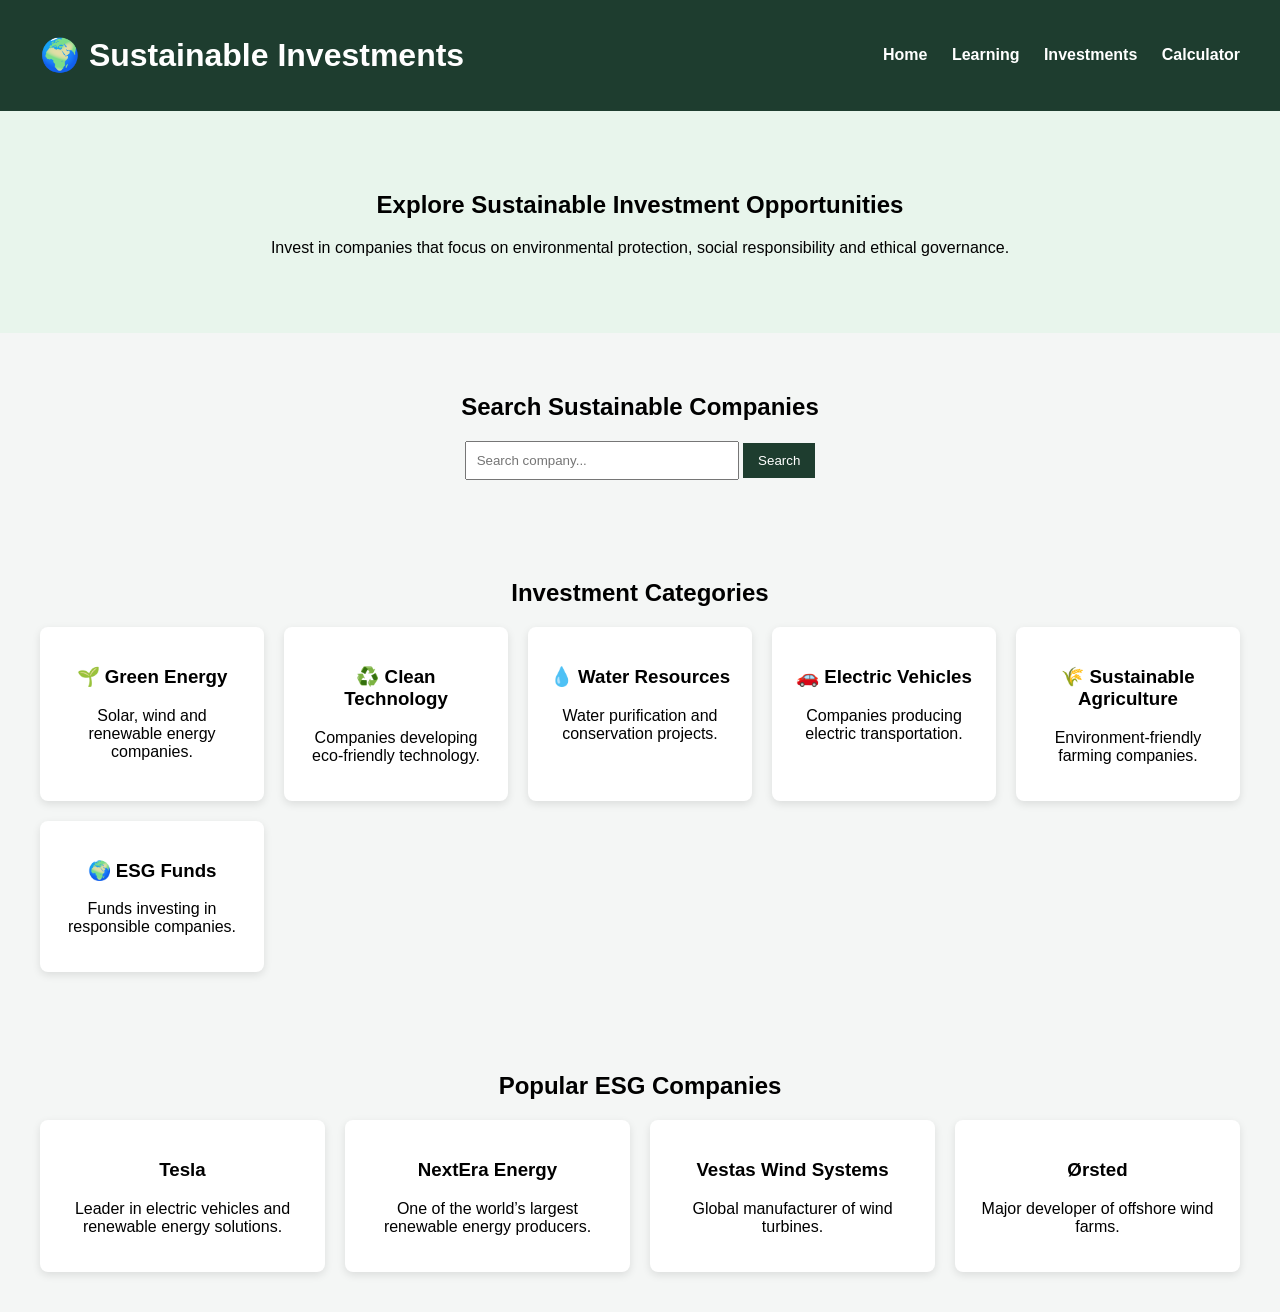
==== investment.html @ 5a8198e9 "Investment" ====
<!DOCTYPE html>
<html>
<head>
<title>Sustainable Investments</title>
<link rel="stylesheet" href="investment.css">
</head>


<body>


<header>


<h1>🌍 Sustainable Investments</h1>


<nav>
<a href="index.html">Home</a>
<a href="learning.html">Learning</a>
<a href="investment.html">Investments</a>
<a href="calculator.html">Calculator</a>
</nav>


</header>


<!-- HERO SECTION -->


<section class="hero">


<h2>Explore Sustainable Investment Opportunities</h2>


<p>
Invest in companies that focus on environmental protection,
social responsibility and ethical governance.
</p>


</section>




<!-- SEARCH COMPANY -->


<section class="search">


<h2>Search Sustainable Companies</h2>


<input type="text" placeholder="Search company...">
<button>Search</button>


</section>




<!-- INVESTMENT CATEGORIES -->


<section class="categories">


<h2>Investment Categories</h2>


<div class="grid">


<div class="card">
<h3>🌱 Green Energy</h3>
<p>Solar, wind and renewable energy companies.</p>
</div>


<div class="card">
<h3>♻️ Clean Technology</h3>
<p>Companies developing eco-friendly technology.</p>
</div>


<div class="card">
<h3>💧 Water Resources</h3>
<p>Water purification and conservation projects.</p>
</div>


<div class="card">
<h3>🚗 Electric Vehicles</h3>
<p>Companies producing electric transportation.</p>
</div>


<div class="card">
<h3>🌾 Sustainable Agriculture</h3>
<p>Environment-friendly farming companies.</p>
</div>


<div class="card">
<h3>🌍 ESG Funds</h3>
<p>Funds investing in responsible companies.</p>
</div>


</div>


</section>




<!-- ESG COMPANIES -->


<section class="companies">


<h2>Popular ESG Companies</h2>


<div class="grid">


<div class="card">
<h3>Tesla</h3>
<p>Leader in electric vehicles and renewable energy solutions.</p>
</div>


<div class="card">
<h3>NextEra Energy</h3>
<p>One of the world’s largest renewable energy producers.</p>
</div>


<div class="card">
<h3>Vestas Wind Systems</h3>
<p>Global manufacturer of wind turbines.</p>
</div>


<div class="card">
<h3>Ørsted</h3>
<p>Major developer of offshore wind farms.</p>
</div>


</div>


</section>
---- investment.css ----
body{
font-family: Arial;
margin:0;
background:#f4f6f5;
}


header{
display:flex;
justify-content:space-between;
align-items:center;
padding:15px 40px;
background:#1e3d2f;
color:white;
}


nav a{
color:white;
margin-left:20px;
text-decoration:none;
font-weight:bold;
}


.hero{
text-align:center;
padding:60px;
background:#e8f5ec;
}


.search{
text-align:center;
padding:40px;
}


.search input{
padding:10px;
width:250px;
}


.search button{
padding:10px 15px;
background:#1e3d2f;
color:white;
border:none;
}


.categories,
.companies,
.funds,
.benefits{
padding:40px;
text-align:center;
}


.grid{
display:grid;
grid-template-columns:repeat(auto-fit,minmax(200px,1fr));
gap:20px;
margin-top:20px;
}


.card{
background:white;
padding:20px;
border-radius:8px;
box-shadow:0 3px 8px rgba(0,0,0,0.1);
transition:0.3s;
}


.card:hover{
transform:translateY(-5px);
}


.tips{
padding:40px;
text-align:center;
}


.tips ul{
list-style:none;
padding:0;
}


.tips li{
background:white;
margin:10px auto;
padding:12px;
width:60%;
border-radius:6px;
box-shadow:0 2px 6px rgba(0,0,0,0.1);
}


.cta{
text-align:center;
padding:50px;
background:#e8f5ec;
}


.btn{
display:inline-block;
margin-top:15px;
padding:12px 20px;
background:#1e3d2f;
color:white;
text-decoration:none;
border-radius:5px;
}


footer{
text-align:center;
padding:20px;
background:#1e3d2f;
color:white;
margin-top:40px;
}
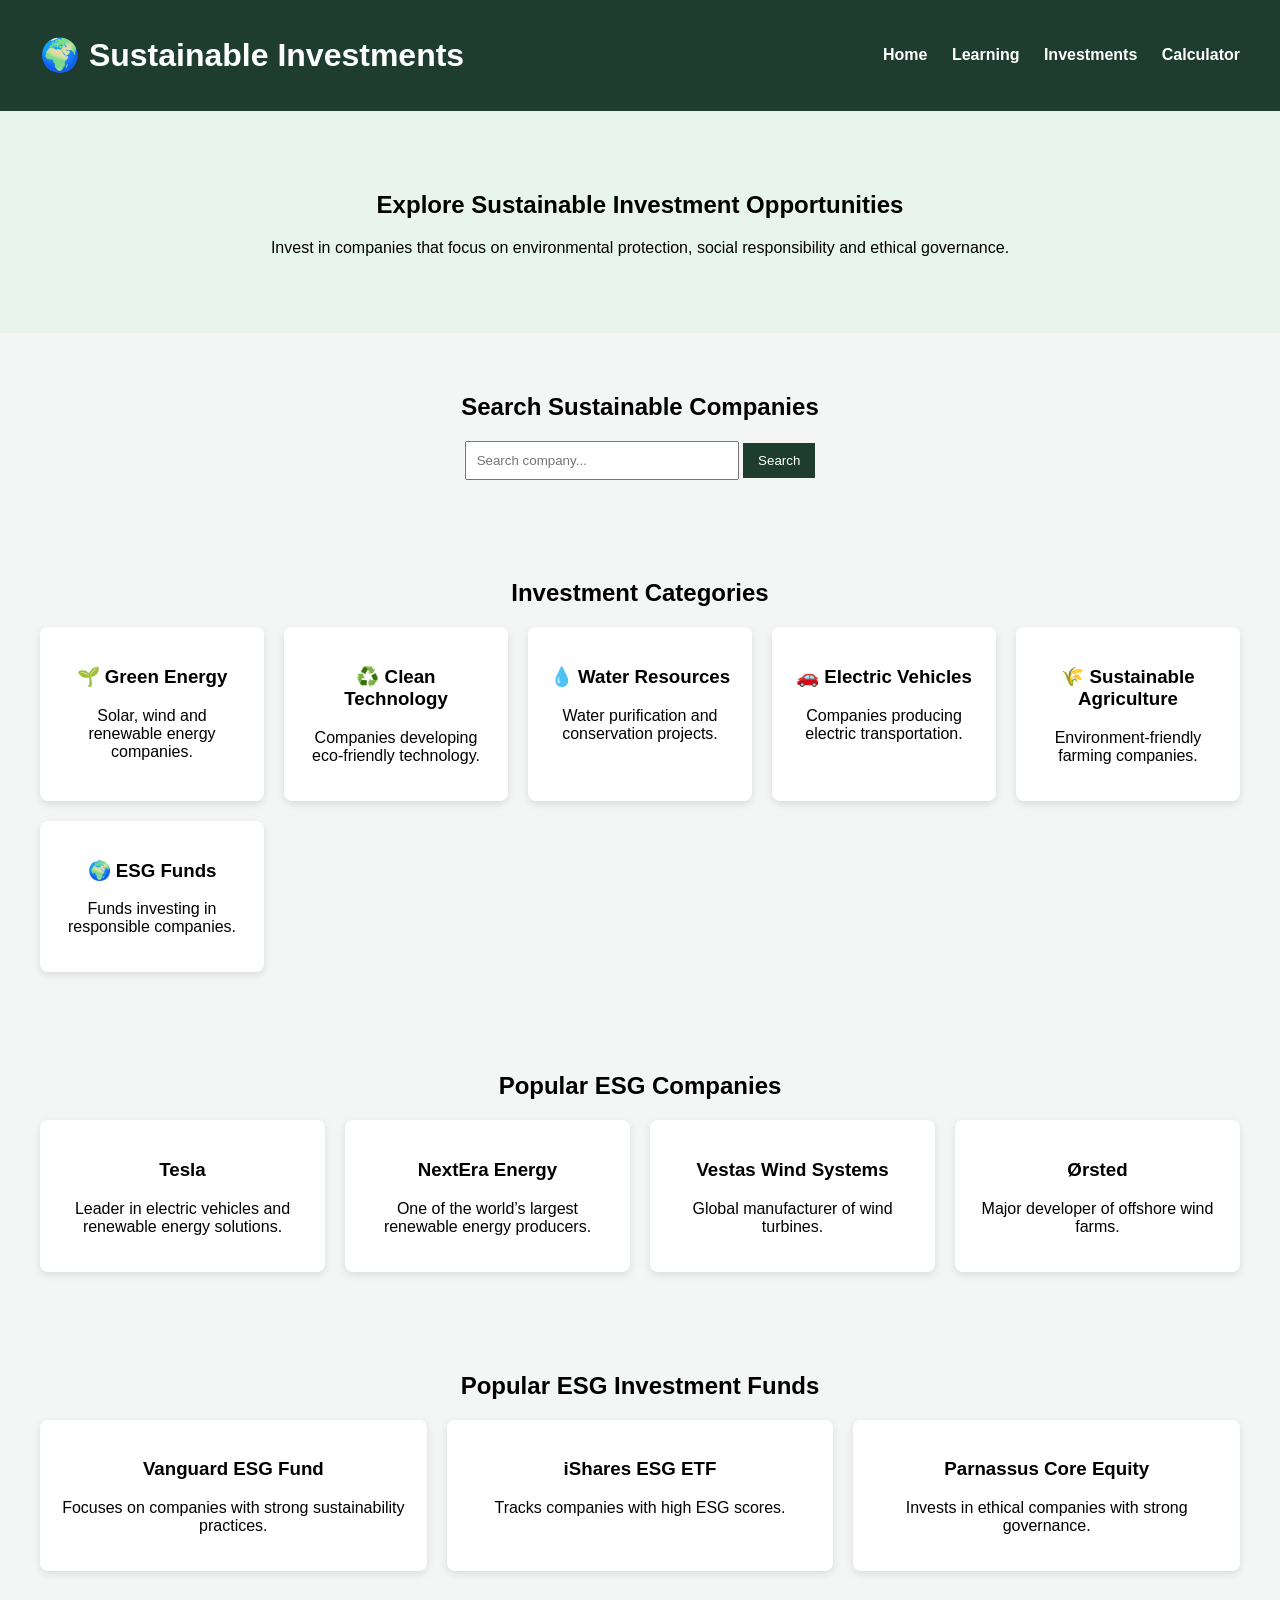
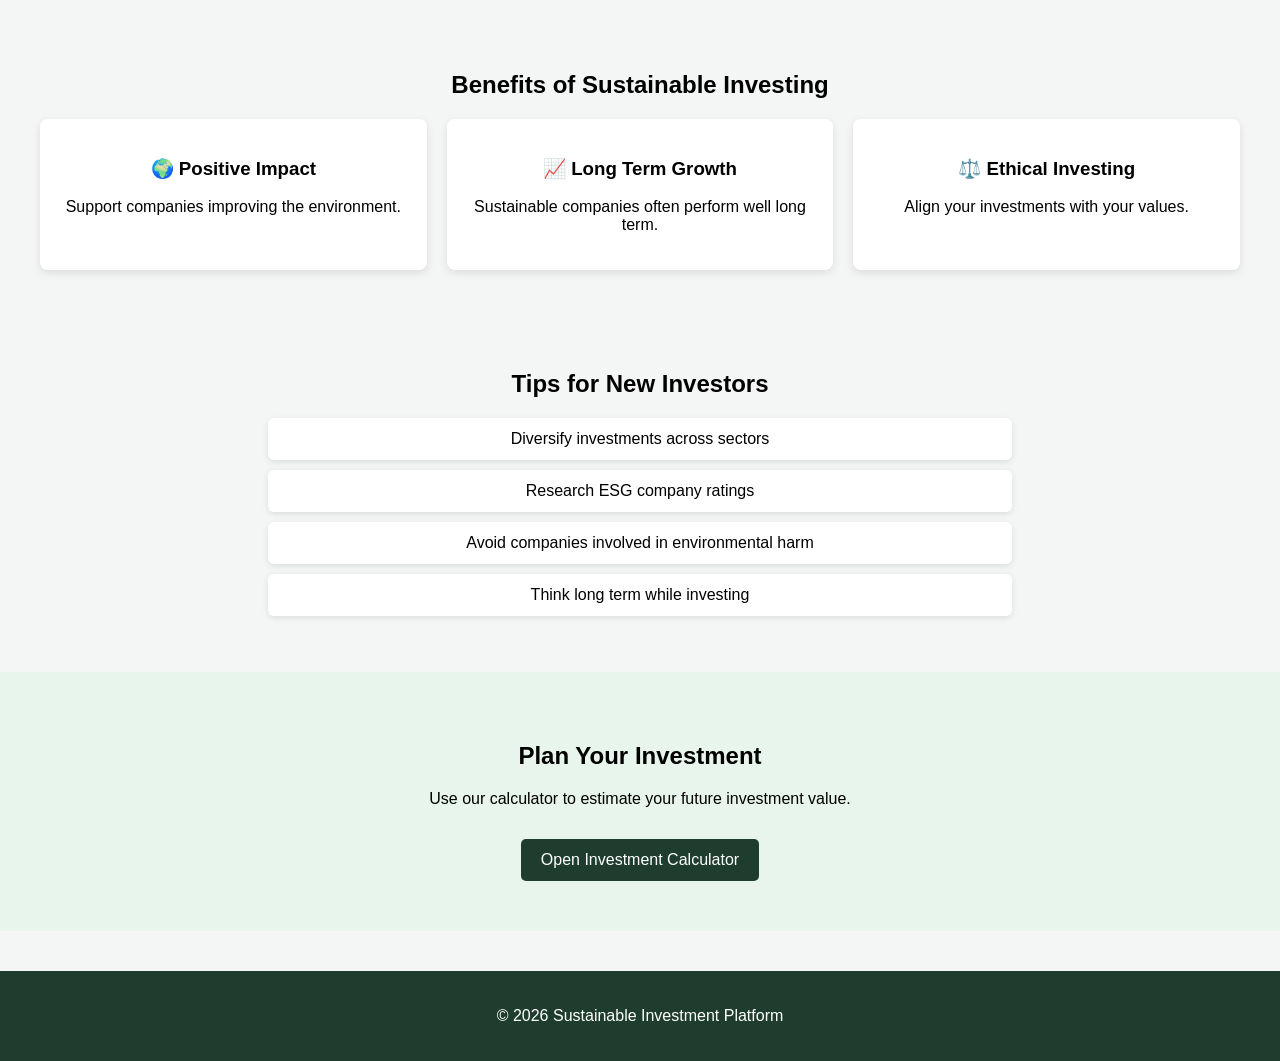
==== commit 5ff07d72: "updated" ====
--- a/investment.html
+++ b/investment.html
@@ -155,8 +155,114 @@
 <p>Major developer of offshore wind farms.</p>
 </div>
 
-
-</div>
-
-
-</section>
+</div>
+</section>
+<!-- ESG FUNDS -->
+
+
+<section class="funds">
+
+
+<h2>Popular ESG Investment Funds</h2>
+
+
+<div class="grid">
+
+
+<div class="card">
+<h3>Vanguard ESG Fund</h3>
+<p>Focuses on companies with strong sustainability practices.</p>
+</div>
+
+
+<div class="card">
+<h3>iShares ESG ETF</h3>
+<p>Tracks companies with high ESG scores.</p>
+</div>
+
+
+<div class="card">
+<h3>Parnassus Core Equity</h3>
+<p>Invests in ethical companies with strong governance.</p>
+</div>
+
+
+</div>
+
+
+</section>
+
+
+
+
+<!-- BENEFITS -->
+
+
+<section class="benefits">
+
+
+<h2>Benefits of Sustainable Investing</h2>
+
+
+<div class="grid">
+
+
+<div class="card">
+<h3>🌍 Positive Impact</h3>
+<p>Support companies improving the environment.</p>
+</div>
+
+<div class="card">
+<h3>📈 Long Term Growth</h3>
+<p>Sustainable companies often perform well long term.</p>
+</div>
+
+<div class="card">
+<h3>⚖️ Ethical Investing</h3>
+<p>Align your investments with your values.</p>
+</div>
+</div>
+</section>
+
+
+<!-- INVESTMENT TIPS -->
+
+
+<section class="tips">
+
+
+<h2>Tips for New Investors</h2>
+
+<ul>
+
+<li>Diversify investments across sectors</li>
+<li>Research ESG company ratings</li>
+<li>Avoid companies involved in environmental harm</li>
+<li>Think long term while investing</li>
+
+
+</ul>
+
+</section>
+
+<!-- CALL TO ACTION -->
+
+<section class="cta">
+
+<h2>Plan Your Investment</h2>
+
+<p>Use our calculator to estimate your future investment value.</p>
+
+<a href="calculator.html" class="btn">Open Investment Calculator</a>
+
+</section>
+
+<footer>
+
+<p>© 2026 Sustainable Investment Platform</p>
+
+</footer>
+
+</body>
+</html>
+
